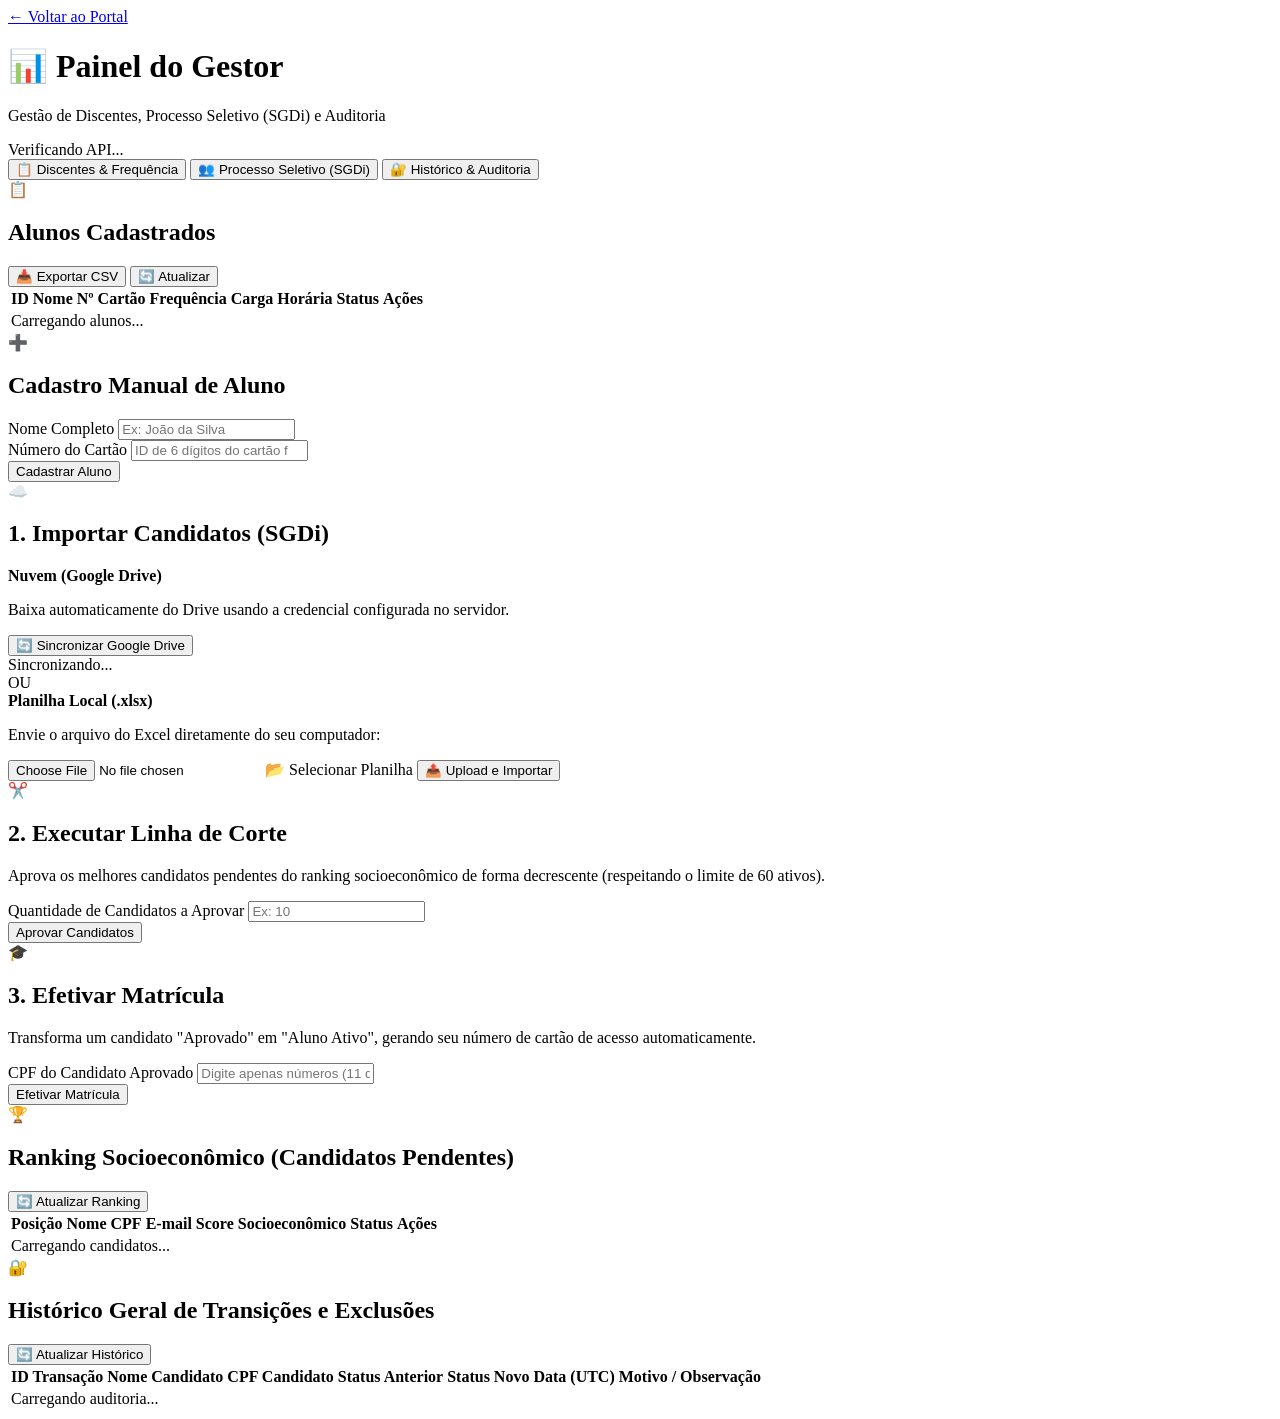
==== frontend/gestor.html @ 98e98622 "meu dev" ====
<!DOCTYPE html>
<html lang="pt-br">
<head>
    <meta charset="UTF-8">
    <meta name="viewport" content="width=device-width, initial-scale=1.0">
    <title>ExpliCAASO - Painel do Gestor</title>
    <link rel="stylesheet" href="/static/style.css">
    <link href="https://fonts.googleapis.com/css2?family=Outfit:wght@300;400;600;700&display=swap" rel="stylesheet">
</head>
<body>
    <div class="container">
        <!-- Voltar para o Portal -->
        <div class="nav-back">
            <a href="/" class="btn-back">← Voltar ao Portal</a>
        </div>

        <!-- Header -->
        <header class="header">
            <div class="logo">
                <h1>📊 Painel do Gestor</h1>
                <p>Gestão de Discentes, Processo Seletivo (SGDi) e Auditoria</p>
            </div>
            <div class="status-badge" id="api-status">
                <span class="spinner"></span> Verificando API...
            </div>
        </header>

        <!-- Tabs de Controle Superior -->
        <div class="gestor-tabs">
            <button onclick="switchGestorTab('frequencia')" id="gtab-frequencia" class="gtab-btn active">📋 Discentes & Frequência</button>
            <button onclick="switchGestorTab('sgdi')" id="gtab-sgdi" class="gtab-btn">👥 Processo Seletivo (SGDi)</button>
            <button onclick="switchGestorTab('auditoria')" id="gtab-auditoria" class="gtab-btn">🔐 Histórico & Auditoria</button>
        </div>

        <!-- Alertas Globais -->
        <div id="global-alert" class="alert hidden"></div>

        <!-- ================= ABA 1: DISCENTES & FREQUÊNCIA ================= -->
        <div id="sec-frequencia" class="gestor-section">
            <div class="cards-grid-2col">
                <!-- Esquerda: Tabela de Alunos -->
                <div class="card list-card">
                    <div class="card-header font-between">
                        <span class="card-icon">📋</span>
                        <h2>Alunos Cadastrados</h2>
                        <div class="header-actions">
                            <button onclick="exportarRelatorioCSV()" class="btn-info">📥 Exportar CSV</button>
                            <button onclick="carregarAlunos()" class="btn-refresh">🔄 Atualizar</button>
                        </div>
                    </div>
                    <div class="table-container">
                        <table id="alunos-gestao-table">
                            <thead>
                                <tr>
                                    <th>ID</th>
                                    <th>Nome</th>
                                    <th>Nº Cartão</th>
                                    <th>Frequência</th>
                                    <th>Carga Horária</th>
                                    <th>Status</th>
                                    <th>Ações</th>
                                </tr>
                            </thead>
                            <tbody>
                                <tr><td colspan="7" class="text-center text-muted">Carregando alunos...</td></tr>
                            </tbody>
                        </table>
                    </div>
                </div>

                <!-- Direita: Cadastro Manual -->
                <div class="card flex-self-start">
                    <div class="card-header">
                        <span class="card-icon">➕</span>
                        <h2>Cadastro Manual de Aluno</h2>
                    </div>
                    <div class="card-body">
                        <div class="form-group">
                            <label>Nome Completo</label>
                            <input type="text" id="aluno-nome" placeholder="Ex: João da Silva">
                        </div>
                        <div class="form-group">
                            <label>Número do Cartão</label>
                            <input type="number" id="aluno-cartao" placeholder="ID de 6 dígitos do cartão físico">
                        </div>
                        <button onclick="cadastrarAlunoManual()" class="btn-primary">Cadastrar Aluno</button>
                        <div id="cadastro-result" class="alert hidden"></div>
                    </div>
                </div>
            </div>
        </div>

        <!-- ================= ABA 2: PROCESSO SELETIVO (SGDi) ================= -->
        <div id="sec-sgdi" class="gestor-section hidden">
            <!-- Controles do Processo Seletivo -->
            <div class="cards-grid">
                <!-- Importação de Candidatos (Drive ou Local) -->
                <div class="card">
                    <div class="card-header">
                        <span class="card-icon">☁️</span>
                        <h2>1. Importar Candidatos (SGDi)</h2>
                    </div>
                    <div class="card-body">
                        <!-- Opção 1: Google Drive -->
                        <div class="import-option-box">
                            <strong>Nuvem (Google Drive)</strong>
                            <p class="desc-text-sm">Baixa automaticamente do Drive usando a credencial configurada no servidor.</p>
                            <button onclick="sincronizarDrive()" class="btn-success width-100 font-bold">🔄 Sincronizar Google Drive</button>
                            <div id="sync-spinner" class="spinner-container hidden">
                                <span class="spinner"></span> Sincronizando...
                            </div>
                        </div>

                        <div class="divider-text">OU</div>

                        <!-- Opção 2: Arquivo Local -->
                        <div class="import-option-box">
                            <strong>Planilha Local (.xlsx)</strong>
                            <p class="desc-text-sm">Envie o arquivo do Excel diretamente do seu computador:</p>
                            <div class="file-upload-group">
                                <input type="file" id="local-xlsx-file" accept=".xlsx" class="hidden" onchange="atualizarNomeArquivoImportado()">
                                <label for="local-xlsx-file" class="btn-info width-100 text-center cursor-pointer" id="label-xlsx-file">📂 Selecionar Planilha</label>
                                <button onclick="importarPlanilhaLocal()" class="btn-primary width-100 margin-top-5 font-bold">📤 Upload e Importar</button>
                            </div>
                        </div>
                    </div>
                </div>

                <!-- Executar Linha de Corte -->
                <div class="card">
                    <div class="card-header">
                        <span class="card-icon">✂️</span>
                        <h2>2. Executar Linha de Corte</h2>
                    </div>
                    <div class="card-body">
                        <p class="desc-text">Aprova os melhores candidatos pendentes do ranking socioeconômico de forma decrescente (respeitando o limite de 60 ativos).</p>
                        <div class="form-group margin-top-10">
                            <label>Quantidade de Candidatos a Aprovar</label>
                            <input type="number" id="corte-quantidade" placeholder="Ex: 10" min="1">
                        </div>
                        <button onclick="executarCorte()" class="btn-primary">Aprovar Candidatos</button>
                    </div>
                </div>

                <!-- Matricular Candidato -->
                <div class="card">
                    <div class="card-header">
                        <span class="card-icon">🎓</span>
                        <h2>3. Efetivar Matrícula</h2>
                    </div>
                    <div class="card-body">
                        <p class="desc-text">Transforma um candidato "Aprovado" em "Aluno Ativo", gerando seu número de cartão de acesso automaticamente.</p>
                        <div class="form-group margin-top-10">
                            <label>CPF do Candidato Aprovado</label>
                            <input type="text" id="matricula-cpf" placeholder="Digite apenas números (11 dígitos)">
                        </div>
                        <button onclick="efetivarMatricula()" class="btn-primary">Efetivar Matrícula</button>
                    </div>
                </div>
            </div>

            <!-- Tabela: Ranking / Candidatos Pendentes -->
            <div class="card list-card">
                <div class="card-header font-between">
                    <span class="card-icon">🏆</span>
                    <h2>Ranking Socioeconômico (Candidatos Pendentes)</h2>
                    <button onclick="carregarRanking()" class="btn-refresh">🔄 Atualizar Ranking</button>
                </div>
                <div class="table-container">
                    <table id="ranking-table">
                        <thead>
                            <tr>
                                <th>Posição</th>
                                <th>Nome</th>
                                <th>CPF</th>
                                <th>E-mail</th>
                                <th>Score Socioeconômico</th>
                                <th>Status</th>
                                <th>Ações</th>
                            </tr>
                        </thead>
                        <tbody>
                            <tr><td colspan="7" class="text-center text-muted">Carregando candidatos...</td></tr>
                        </tbody>
                    </table>
                </div>
            </div>
        </div>

        <!-- ================= ABA 3: HISTÓRICO & AUDITORIA ================= -->
        <div id="sec-auditoria" class="gestor-section hidden">
            <div class="card list-card">
                <div class="card-header font-between">
                    <span class="card-icon">🔐</span>
                    <h2>Histórico Geral de Transições e Exclusões</h2>
                    <button onclick="carregarAuditoria()" class="btn-refresh">🔄 Atualizar Histórico</button>
                </div>
                <div class="table-container">
                    <table id="auditoria-table">
                        <thead>
                            <tr>
                                <th>ID Transação</th>
                                <th>Nome Candidato</th>
                                <th>CPF Candidato</th>
                                <th>Status Anterior</th>
                                <th>Status Novo</th>
                                <th>Data (UTC)</th>
                                <th>Motivo / Observação</th>
                            </tr>
                        </thead>
                        <tbody>
                            <tr><td colspan="7" class="text-center text-muted">Carregando auditoria...</td></tr>
                        </tbody>
                    </table>
                </div>
            </div>
        </div>
    </div>

    <script src="/static/gestor.js"></script>
</body>
</html>
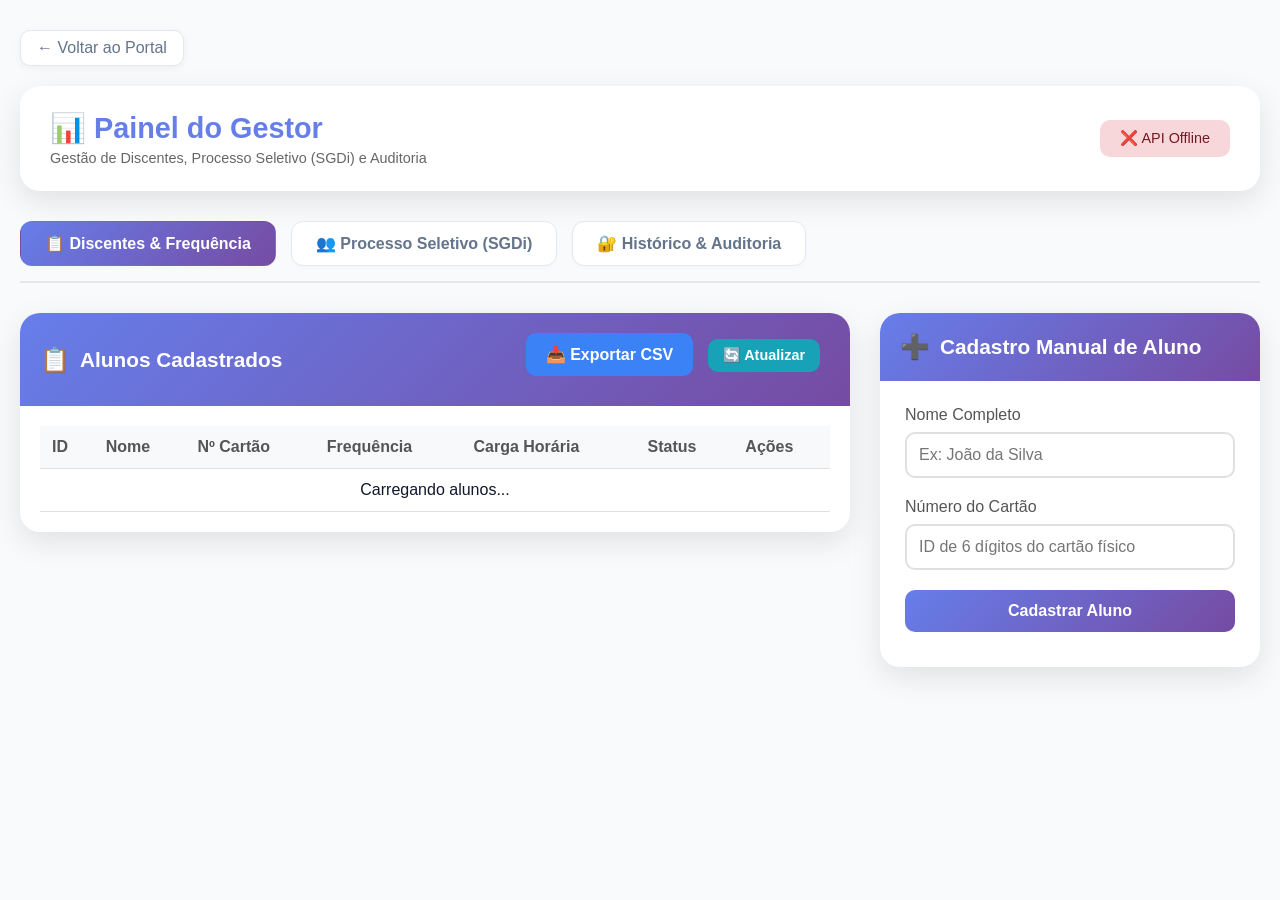
==== commit 5606de1b: "tira static" ====
--- a/frontend/gestor.html
+++ b/frontend/gestor.html
@@ -4,7 +4,7 @@
     <meta charset="UTF-8">
     <meta name="viewport" content="width=device-width, initial-scale=1.0">
     <title>ExpliCAASO - Painel do Gestor</title>
-    <link rel="stylesheet" href="/static/style.css">
+    <link rel="stylesheet" href="style.css">
     <link href="https://fonts.googleapis.com/css2?family=Outfit:wght@300;400;600;700&display=swap" rel="stylesheet">
 </head>
 <body>
@@ -217,6 +217,6 @@
         </div>
     </div>
 
-    <script src="/static/gestor.js"></script>
+    <script src="gestor.js"></script>
 </body>
 </html>
--- a/frontend/style.css
+++ b/frontend/style.css
@@ -0,0 +1,770 @@
+* {
+    margin: 0;
+    padding: 0;
+    box-sizing: border-box;
+}
+
+body {
+    font-family: -apple-system, BlinkMacSystemFont, 'Segoe UI', Roboto, 'Helvetica Neue', sans-serif;
+    background: linear-gradient(135deg, #667eea 0%, #764ba2 100%);
+    min-height: 100vh;
+    padding: 20px;
+}
+
+.container {
+    max-width: 1400px;
+    margin: 0 auto;
+}
+
+/* Header */
+.header {
+    background: white;
+    border-radius: 20px;
+    padding: 25px 30px;
+    margin-bottom: 30px;
+    box-shadow: 0 10px 30px rgba(0,0,0,0.1);
+    display: flex;
+    justify-content: space-between;
+    align-items: center;
+    flex-wrap: wrap;
+    gap: 20px;
+}
+
+.logo h1 {
+    color: #667eea;
+    font-size: 1.8rem;
+    margin-bottom: 5px;
+}
+
+.logo p {
+    color: #666;
+    font-size: 0.9rem;
+}
+
+.status-badge {
+    background: #f0f0f0;
+    padding: 10px 20px;
+    border-radius: 10px;
+    font-size: 0.9rem;
+    display: flex;
+    align-items: center;
+    gap: 8px;
+}
+
+.status-badge.online {
+    background: #d4edda;
+    color: #155724;
+}
+
+.status-badge.offline {
+    background: #f8d7da;
+    color: #721c24;
+}
+
+/* Grids */
+.cards-grid, .tables-grid {
+    display: grid;
+    grid-template-columns: repeat(auto-fit, minmax(350px, 1fr));
+    gap: 25px;
+    margin-bottom: 25px;
+}
+
+/* Cards */
+.card {
+    background: white;
+    border-radius: 20px;
+    box-shadow: 0 10px 30px rgba(0,0,0,0.1);
+    overflow: hidden;
+    transition: transform 0.3s, box-shadow 0.3s;
+}
+
+.card:hover {
+    transform: translateY(-5px);
+    box-shadow: 0 15px 40px rgba(0,0,0,0.15);
+}
+
+.card-header {
+    background: linear-gradient(135deg, #667eea 0%, #764ba2 100%);
+    color: white;
+    padding: 20px;
+    display: flex;
+    align-items: center;
+    gap: 10px;
+    flex-wrap: wrap;
+}
+
+.card-icon {
+    font-size: 1.5rem;
+}
+
+.card-header h2 {
+    font-size: 1.3rem;
+    flex: 1;
+}
+
+.card-body {
+    padding: 25px;
+}
+
+/* Formulários */
+.form-group {
+    margin-bottom: 20px;
+}
+
+.form-group label {
+    display: block;
+    margin-bottom: 8px;
+    color: #555;
+    font-weight: 500;
+}
+
+.form-group input, .form-group select {
+    width: 100%;
+    padding: 12px;
+    border: 2px solid #e0e0e0;
+    border-radius: 10px;
+    font-size: 1rem;
+    transition: border-color 0.3s;
+}
+
+.form-group input:focus {
+    outline: none;
+    border-color: #667eea;
+}
+
+/* Botões */
+button {
+    border: none;
+    padding: 12px 20px;
+    border-radius: 10px;
+    font-size: 1rem;
+    font-weight: 600;
+    cursor: pointer;
+    transition: all 0.3s;
+    margin-right: 10px;
+    margin-bottom: 10px;
+}
+
+.btn-primary {
+    background: linear-gradient(135deg, #667eea 0%, #764ba2 100%);
+    color: white;
+    width: 100%;
+}
+
+.btn-success {
+    background: #28a745;
+    color: white;
+}
+
+.btn-danger {
+    background: #dc3545;
+    color: white;
+}
+
+.btn-refresh {
+    background: #17a2b8;
+    color: white;
+    padding: 8px 15px;
+    font-size: 0.9rem;
+}
+
+button:hover {
+    transform: scale(0.98);
+    opacity: 0.9;
+}
+
+/* Alertas */
+.alert {
+    padding: 12px;
+    border-radius: 10px;
+    margin-top: 15px;
+    animation: slideDown 0.3s ease;
+}
+
+.alert.success {
+    background: #d4edda;
+    color: #155724;
+    border: 1px solid #c3e6cb;
+}
+
+.alert.error {
+    background: #f8d7da;
+    color: #721c24;
+    border: 1px solid #f5c6cb;
+}
+
+.alert.hidden {
+    display: none;
+}
+
+/* Sessão Info */
+.sessao-info {
+    background: #e8f0fe;
+    border-radius: 10px;
+    padding: 15px;
+    margin-bottom: 20px;
+}
+
+.sessao-info p {
+    margin: 5px 0;
+}
+
+.sessao-info .ativa {
+    color: #28a745;
+    font-weight: bold;
+}
+
+.sessao-info .inativa {
+    color: #dc3545;
+    font-weight: bold;
+}
+
+/* Tabelas */
+.table-container {
+    overflow-x: auto;
+    padding: 20px;
+}
+
+table {
+    width: 100%;
+    border-collapse: collapse;
+}
+
+th, td {
+    padding: 12px;
+    text-align: left;
+    border-bottom: 1px solid #e0e0e0;
+}
+
+th {
+    background: #f8f9fa;
+    color: #555;
+    font-weight: 600;
+}
+
+tr:hover {
+    background: #f8f9fa;
+}
+
+.text-center {
+    text-align: center;
+}
+
+/* Spinner */
+.spinner {
+    display: inline-block;
+    width: 16px;
+    height: 16px;
+    border: 2px solid #f3f3f3;
+    border-top: 2px solid #667eea;
+    border-radius: 50%;
+    animation: spin 1s linear infinite;
+}
+
+@keyframes spin {
+    0% { transform: rotate(0deg); }
+    100% { transform: rotate(360deg); }
+}
+
+@keyframes slideDown {
+    from {
+        opacity: 0;
+        transform: translateY(-10px);
+    }
+    to {
+        opacity: 1;
+        transform: translateY(0);
+    }
+}
+
+/* ================= PORTAL DE ENTRADA ================= */
+.portal-body {
+    display: flex;
+    justify-content: center;
+    align-items: center;
+    min-height: 100vh;
+    background: radial-gradient(circle at 10% 20%, rgb(90, 92, 234) 0%, rgb(32, 45, 125) 90.1%);
+    font-family: 'Outfit', sans-serif;
+    color: white;
+}
+
+.portal-container {
+    max-width: 900px;
+    width: 100%;
+    text-align: center;
+    padding: 40px 20px;
+}
+
+.portal-header {
+    background: transparent;
+    box-shadow: none;
+    margin-bottom: 50px;
+}
+
+.portal-logo {
+    font-size: 5rem;
+    margin-bottom: 15px;
+    animation: pulse 2s infinite alternate;
+}
+
+.portal-header h1 {
+    font-size: 3.5rem;
+    font-weight: 700;
+    letter-spacing: -1px;
+    margin-bottom: 10px;
+    background: linear-gradient(120deg, #ffffff, #a3b8ff);
+    -webkit-background-clip: text;
+    -webkit-text-fill-color: transparent;
+}
+
+.portal-header p {
+    font-size: 1.2rem;
+    color: #cbd5e1;
+    font-weight: 300;
+}
+
+.portal-grid {
+    display: grid;
+    grid-template-columns: repeat(auto-fit, minmax(320px, 1fr));
+    gap: 30px;
+    margin-bottom: 40px;
+}
+
+.portal-card {
+    background: rgba(255, 255, 255, 0.08);
+    backdrop-filter: blur(16px);
+    -webkit-backdrop-filter: blur(16px);
+    border: 1px solid rgba(255, 255, 255, 0.15);
+    border-radius: 24px;
+    padding: 40px 30px;
+    text-decoration: none;
+    color: white;
+    text-align: left;
+    display: flex;
+    flex-direction: column;
+    justify-content: space-between;
+    transition: all 0.4s cubic-bezier(0.165, 0.84, 0.44, 1);
+    box-shadow: 0 10px 30px rgba(0, 0, 0, 0.15);
+}
+
+.portal-card:hover {
+    transform: translateY(-8px);
+    background: rgba(255, 255, 255, 0.15);
+    border-color: rgba(255, 255, 255, 0.3);
+    box-shadow: 0 20px 40px rgba(0, 0, 0, 0.3);
+}
+
+.portal-card-icon {
+    font-size: 3rem;
+    margin-bottom: 20px;
+}
+
+.portal-card h2 {
+    font-size: 1.8rem;
+    font-weight: 600;
+    margin-bottom: 10px;
+}
+
+.portal-card p {
+    font-size: 0.95rem;
+    color: #cbd5e1;
+    line-height: 1.5;
+    margin-bottom: 25px;
+    flex-grow: 1;
+}
+
+.portal-card-action {
+    font-weight: 600;
+    color: #60a5fa;
+    display: flex;
+    align-items: center;
+    transition: color 0.3s;
+}
+
+.portal-card:hover .portal-card-action {
+    color: #93c5fd;
+}
+
+.portal-footer {
+    color: #94a3b8;
+    font-size: 0.9rem;
+    margin-top: 30px;
+    font-weight: 300;
+}
+
+@keyframes pulse {
+    0% { transform: scale(1); }
+    100% { transform: scale(1.08); }
+}
+
+/* ================= COMPONENTES DA PÁGINA (LEITOR & GESTOR) ================= */
+body {
+    font-family: 'Outfit', -apple-system, sans-serif;
+    background: #f8fafc;
+    color: #0f172a;
+}
+
+.nav-back {
+    margin-bottom: 20px;
+    margin-top: 10px;
+}
+
+.btn-back {
+    text-decoration: none;
+    color: #64748b;
+    font-weight: 500;
+    display: inline-block;
+    padding: 8px 16px;
+    background: white;
+    border-radius: 10px;
+    box-shadow: 0 2px 8px rgba(0,0,0,0.05);
+    border: 1px solid #e2e8f0;
+    transition: all 0.3s;
+}
+
+.btn-back:hover {
+    background: #f1f5f9;
+    color: #334155;
+    transform: translateX(-3px);
+}
+
+/* Widgets de Status / Estatísticas */
+.stats-row {
+    display: grid;
+    grid-template-columns: repeat(auto-fit, minmax(220px, 1fr));
+    gap: 20px;
+    margin-bottom: 30px;
+}
+
+.stat-box {
+    padding: 20px;
+    text-align: center;
+}
+
+.stat-box h3 {
+    font-size: 0.9rem;
+    text-transform: uppercase;
+    color: #64748b;
+    letter-spacing: 0.5px;
+    margin-bottom: 10px;
+    font-weight: 600;
+}
+
+.status-value {
+    font-size: 1.8rem;
+    font-weight: 700;
+}
+
+.text-green { color: #10b981; }
+.text-red { color: #ef4444; }
+.text-blue { color: #3b82f6; }
+.text-warning { color: #f59e0b; }
+
+/* Grid do Leitor */
+.leitor-grid {
+    display: grid;
+    grid-template-columns: 420px 1fr;
+    gap: 30px;
+    align-items: start;
+}
+
+.leitor-controles-col {
+    display: flex;
+    flex-direction: column;
+    gap: 25px;
+}
+
+/* Card de Scan */
+.scan-card {
+    border: 2px dashed #cbd5e1;
+    background: #ffffff;
+}
+
+.scan-input-wrapper {
+    position: relative;
+    padding: 10px 0;
+}
+
+.scan-input-wrapper input {
+    font-size: 1.4rem;
+    font-weight: bold;
+    text-align: center;
+    letter-spacing: 1.5px;
+    border: 2px solid #3b82f6;
+    background: #eff6ff;
+    padding: 15px;
+}
+
+.scan-input-wrapper input::placeholder {
+    font-size: 1.1rem;
+    font-weight: 400;
+    letter-spacing: 0;
+}
+
+.scan-help {
+    font-size: 0.8rem;
+    color: #64748b;
+    margin-top: 10px;
+    text-align: center;
+}
+
+/* Tabs */
+.tabs-header {
+    flex-direction: row;
+    justify-content: space-between;
+    align-items: center;
+    background: #0f172a !important;
+}
+
+.tabs-control {
+    display: flex;
+    background: rgba(255, 255, 255, 0.1);
+    border-radius: 10px;
+    padding: 4px;
+}
+
+.tab-btn {
+    background: transparent;
+    color: #94a3b8;
+    margin: 0;
+    padding: 6px 14px;
+    font-size: 0.85rem;
+    border-radius: 8px;
+    transition: all 0.3s;
+}
+
+.tab-btn:hover {
+    color: white;
+    transform: none;
+    opacity: 1;
+}
+
+.tab-btn.active {
+    background: white;
+    color: #0f172a;
+}
+
+/* Badges e Tabela */
+.badge {
+    padding: 4px 10px;
+    border-radius: 8px;
+    font-size: 0.8rem;
+    font-weight: 600;
+}
+
+.badge-dentro { background: #d1fae5; color: #065f46; }
+.badge-fora { background: #fee2e2; color: #991b1b; }
+.badge-aprovado { background: #fef3c7; color: #92400e; }
+.badge-neutral { background: #e2e8f0; color: #475569; }
+
+.row-dentro { background: #f0fdf4; }
+.row-fora { background: #fff5f5; }
+
+/* Timeline recente */
+.timeline-list {
+    list-style: none;
+    max-height: 250px;
+    overflow-y: auto;
+}
+
+.timeline-list li {
+    padding: 12px;
+    border-bottom: 1px solid #f1f5f9;
+    font-size: 0.9rem;
+    display: flex;
+    align-items: center;
+    gap: 8px;
+}
+
+.timeline-time {
+    color: #94a3b8;
+    font-family: monospace;
+}
+
+.timeline-msg {
+    font-weight: 500;
+}
+
+/* ================= PAINEL DO GESTOR ================= */
+.gestor-tabs {
+    display: flex;
+    gap: 15px;
+    margin-bottom: 30px;
+    border-bottom: 2px solid #e2e8f0;
+    padding-bottom: 15px;
+}
+
+.gtab-btn {
+    background: white;
+    color: #64748b;
+    border: 1px solid #e2e8f0;
+    margin: 0;
+    padding: 12px 24px;
+    border-radius: 12px;
+    box-shadow: 0 2px 4px rgba(0,0,0,0.02);
+}
+
+.gtab-btn:hover {
+    background: #f8fafc;
+    color: #0f172a;
+    transform: translateY(-2px);
+}
+
+.gtab-btn.active {
+    background: linear-gradient(135deg, #667eea 0%, #764ba2 100%);
+    color: white;
+    border-color: transparent;
+}
+
+.gestor-section.hidden {
+    display: none;
+}
+
+/* Layouts de Cartões */
+.cards-grid-2col {
+    display: grid;
+    grid-template-columns: 1fr 380px;
+    gap: 30px;
+    align-items: start;
+}
+
+.flex-self-start {
+    align-self: start;
+}
+
+.font-between {
+    display: flex;
+    justify-content: space-between;
+    align-items: center;
+}
+
+.btn-info {
+    background: #3b82f6;
+    color: white;
+}
+
+.btn-danger-sm {
+    background: #ef4444;
+    color: white;
+    font-size: 0.8rem;
+    padding: 6px 12px;
+    border-radius: 6px;
+    margin: 0;
+}
+
+.desc-text {
+    font-size: 0.9rem;
+    color: #64748b;
+    line-height: 1.4;
+    margin-bottom: 15px;
+}
+
+.font-bold {
+    font-weight: 700;
+}
+
+.margin-top-10 {
+    margin-top: 10px;
+}
+
+.spinner-container {
+    margin-top: 15px;
+    display: flex;
+    align-items: center;
+    justify-content: center;
+    gap: 10px;
+    color: #64748b;
+    font-size: 0.9rem;
+}
+
+/* Responsividade geral */
+@media (max-width: 1024px) {
+    .leitor-grid {
+        grid-template-columns: 1fr;
+    }
+    .cards-grid-2col {
+        grid-template-columns: 1fr;
+    }
+}
+
+@media (max-width: 768px) {
+    .gestor-tabs {
+        flex-direction: column;
+        gap: 10px;
+    }
+    .stats-row {
+        grid-template-columns: 1fr 1fr;
+    }
+}
+
+/* Classes Utilitárias do Importador Local */
+.width-100 {
+    width: 100%;
+}
+.margin-top-5 {
+    margin-top: 5px;
+}
+.text-center {
+    text-align: center;
+}
+.cursor-pointer {
+    cursor: pointer;
+}
+.desc-text-sm {
+    font-size: 0.8rem;
+    color: #64748b;
+    margin-bottom: 10px;
+}
+.import-option-box {
+    background: #f8fafc;
+    border: 1px solid #e2e8f0;
+    border-radius: 12px;
+    padding: 15px;
+    margin-bottom: 10px;
+}
+.import-option-box strong {
+    display: block;
+    font-size: 0.95rem;
+    color: #0f172a;
+    margin-bottom: 5px;
+}
+.divider-text {
+    text-align: center;
+    color: #94a3b8;
+    font-size: 0.8rem;
+    font-weight: 700;
+    margin: 15px 0;
+    position: relative;
+}
+.divider-text::before, .divider-text::after {
+    content: "";
+    position: absolute;
+    top: 50%;
+    width: 38%;
+    height: 1px;
+    background: #e2e8f0;
+}
+.divider-text::before {
+    left: 0;
+}
+.divider-text::after {
+    right: 0;
+}
+.file-upload-group {
+    display: flex;
+    flex-direction: column;
+    gap: 8px;
+}
+.file-upload-group label {
+    display: block;
+    padding: 12px;
+    border-radius: 10px;
+    font-weight: 600;
+    transition: all 0.3s;
+}
+.file-upload-group label:hover {
+    opacity: 0.9;
+    transform: scale(0.98);
+}
+
+
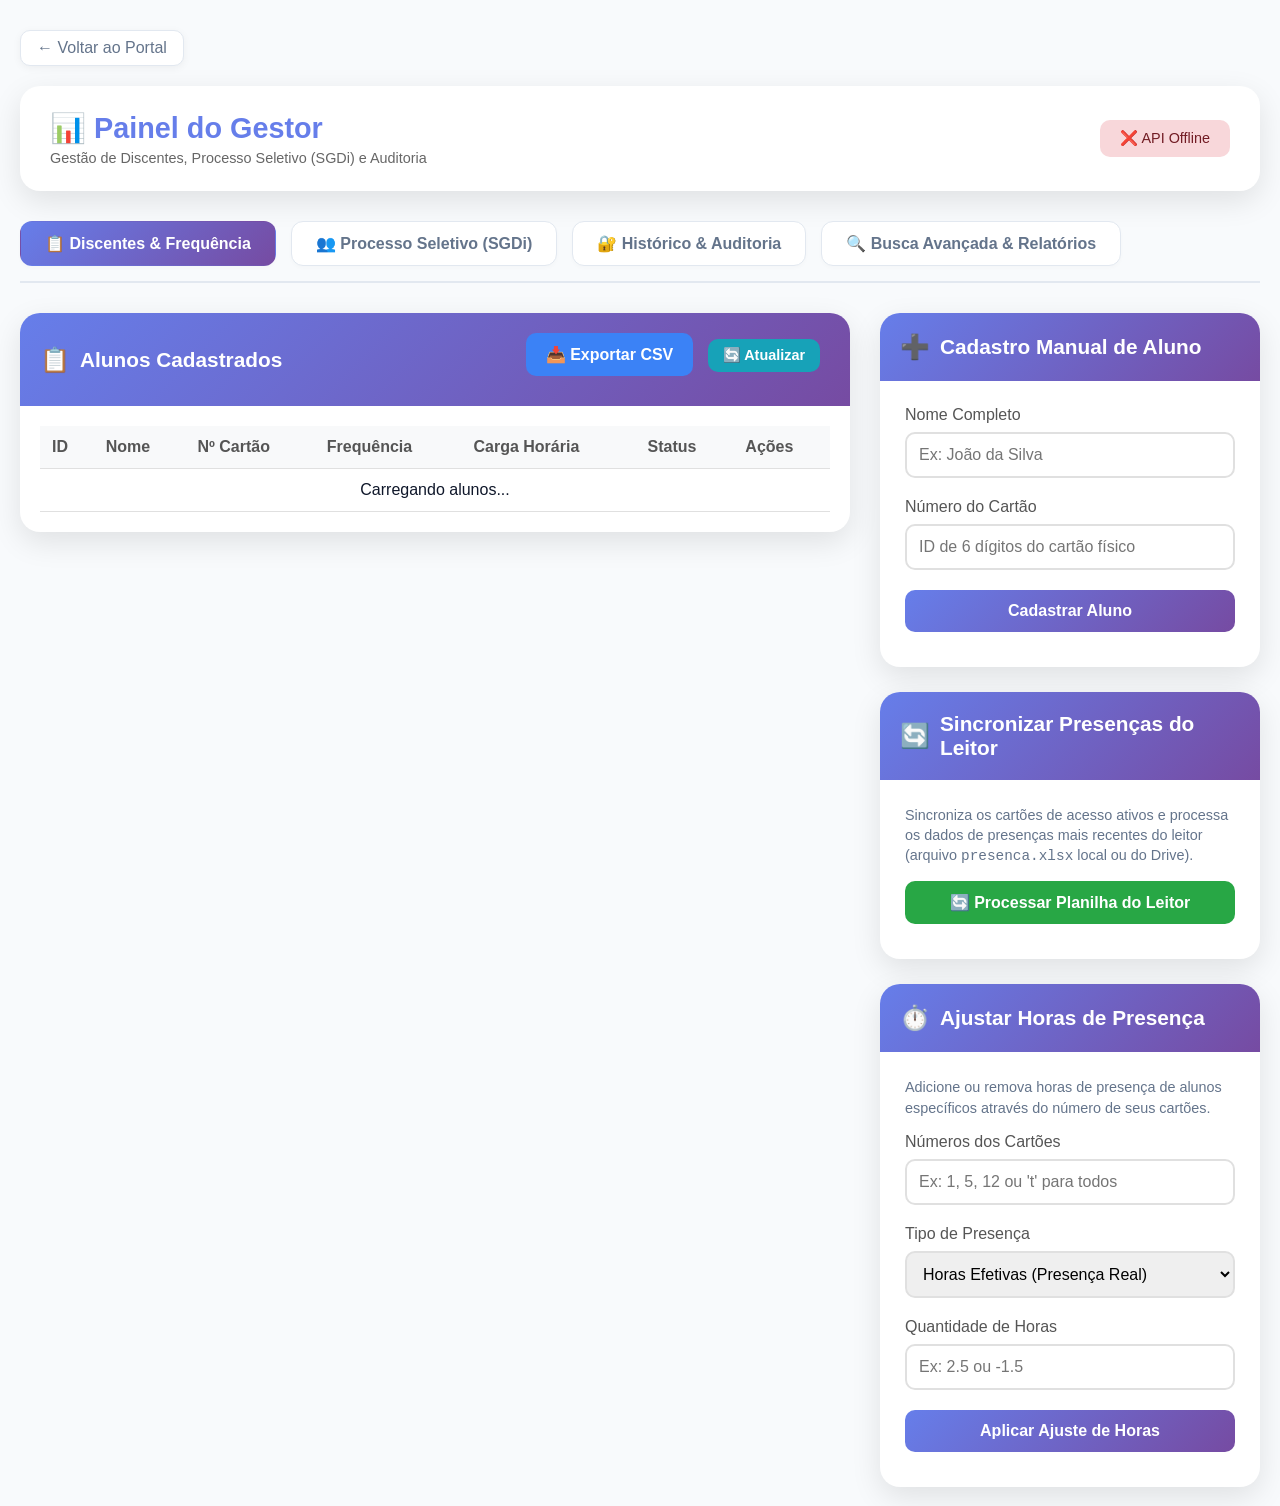
==== commit 7845e8c5: "separação, eu acho" ====
--- a/frontend/gestor.html
+++ b/frontend/gestor.html
@@ -30,6 +30,7 @@
             <button onclick="switchGestorTab('frequencia')" id="gtab-frequencia" class="gtab-btn active">📋 Discentes & Frequência</button>
             <button onclick="switchGestorTab('sgdi')" id="gtab-sgdi" class="gtab-btn">👥 Processo Seletivo (SGDi)</button>
             <button onclick="switchGestorTab('auditoria')" id="gtab-auditoria" class="gtab-btn">🔐 Histórico & Auditoria</button>
+            <button onclick="switchGestorTab('busca')" id="gtab-busca" class="gtab-btn">🔍 Busca Avançada & Relatórios</button>
         </div>
 
         <!-- Alertas Globais -->
@@ -68,23 +69,87 @@
                     </div>
                 </div>
 
-                <!-- Direita: Cadastro Manual -->
-                <div class="card flex-self-start">
-                    <div class="card-header">
-                        <span class="card-icon">➕</span>
-                        <h2>Cadastro Manual de Aluno</h2>
-                    </div>
-                    <div class="card-body">
-                        <div class="form-group">
-                            <label>Nome Completo</label>
-                            <input type="text" id="aluno-nome" placeholder="Ex: João da Silva">
-                        </div>
-                        <div class="form-group">
-                            <label>Número do Cartão</label>
-                            <input type="number" id="aluno-cartao" placeholder="ID de 6 dígitos do cartão físico">
-                        </div>
-                        <button onclick="cadastrarAlunoManual()" class="btn-primary">Cadastrar Aluno</button>
-                        <div id="cadastro-result" class="alert hidden"></div>
+                <!-- Direita: Controles e Ajustes (Opções 5 e 6) -->
+                <div class="leitor-controles-col flex-self-start" style="width: 100%;">
+                    
+                    <!-- 1. Cadastro Manual -->
+                    <div class="card">
+                        <div class="card-header">
+                            <span class="card-icon">➕</span>
+                            <h2>Cadastro Manual de Aluno</h2>
+                        </div>
+                        <div class="card-body">
+                            <div class="form-group">
+                                <label>Nome Completo</label>
+                                <input type="text" id="aluno-nome" placeholder="Ex: João da Silva">
+                            </div>
+                            <div class="form-group">
+                                <label>Número do Cartão</label>
+                                <input type="number" id="aluno-cartao" placeholder="ID de 6 dígitos do cartão físico">
+                            </div>
+                            <button onclick="cadastrarAlunoManual()" class="btn-primary">Cadastrar Aluno</button>
+                            <div id="cadastro-result" class="alert hidden"></div>
+                        </div>
+                    </div>
+
+                    <!-- 2. Sincronizar Presenças do Leitor (Opção 5) -->
+                    <div class="card">
+                        <div class="card-header">
+                            <span class="card-icon">🔄</span>
+                            <h2>Sincronizar Presenças do Leitor</h2>
+                        </div>
+                        <div class="card-body">
+                            <p class="desc-text">Sincroniza os cartões de acesso ativos e processa os dados de presenças mais recentes do leitor (arquivo <code>presenca.xlsx</code> local ou do Drive).</p>
+                            
+                            <button onclick="sincronizarPresencasLeitorWeb()" id="btn-sinc-leitor" class="btn-success width-100 font-bold" style="margin-bottom: 10px;">🔄 Processar Planilha do Leitor</button>
+                            
+                            <div id="sinc-leitor-spinner" class="spinner-container hidden">
+                                <span class="spinner"></span> Sincronizando presenças...
+                            </div>
+                            
+                            <!-- Console de logs de sincronização -->
+                            <div id="sinc-leitor-logs-container" class="hidden margin-top-10">
+                                <label class="font-bold" style="font-size: 0.85rem; color: #555;">Logs da Sincronização:</label>
+                                <div id="sinc-leitor-logs" style="background: #1e1e2e; color: #a6adc8; font-family: monospace; font-size: 0.85rem; padding: 12px; border-radius: 8px; max-height: 180px; overflow-y: auto; white-space: pre-wrap; margin-top: 5px; border: 1px solid #313244; line-height: 1.4;"></div>
+                            </div>
+                        </div>
+                    </div>
+
+                    <!-- 3. Modificar Dados de Presença / Ajuste de Horas (Opção 6) -->
+                    <div class="card">
+                        <div class="card-header">
+                            <span class="card-icon">⏱️</span>
+                            <h2>Ajustar Horas de Presença</h2>
+                        </div>
+                        <div class="card-body">
+                            <p class="desc-text">Adicione ou remova horas de presença de alunos específicos através do número de seus cartões.</p>
+                            
+                            <div class="form-group">
+                                <label>Números dos Cartões</label>
+                                <input type="text" id="ajuste-cartoes" placeholder="Ex: 1, 5, 12 ou 't' para todos">
+                            </div>
+                            
+                            <div class="form-group">
+                                <label>Tipo de Presença</label>
+                                <select id="ajuste-tipo" style="width: 100%; padding: 12px; border: 2px solid #e0e0e0; border-radius: 10px;">
+                                    <option value="e">Horas Efetivas (Presença Real)</option>
+                                    <option value="a">Horas Absolutas (Presença & Total)</option>
+                                </select>
+                            </div>
+                            
+                            <div class="form-group">
+                                <label>Quantidade de Horas</label>
+                                <input type="number" id="ajuste-horas" step="0.1" placeholder="Ex: 2.5 ou -1.5">
+                            </div>
+                            
+                            <button onclick="modificarPresencaWeb()" class="btn-primary">Aplicar Ajuste de Horas</button>
+                            
+                            <!-- Detalhes do Ajuste de Horas -->
+                            <div id="ajuste-resultado-container" class="hidden margin-top-10">
+                                <label class="font-bold" style="font-size: 0.85rem; color: #555;">Resultado das Modificações:</label>
+                                <div id="ajuste-resultado-logs" style="background: #1e1e2e; color: #a6adc8; font-family: monospace; font-size: 0.85rem; padding: 12px; border-radius: 8px; max-height: 180px; overflow-y: auto; white-space: pre-wrap; margin-top: 5px; border: 1px solid #313244; line-height: 1.4;"></div>
+                            </div>
+                        </div>
                     </div>
                 </div>
             </div>
@@ -215,6 +280,146 @@
                 </div>
             </div>
         </div>
+
+        <!-- ================= ABA 4: BUSCA AVANÇADA & RELATÓRIOS ================= -->
+        <div id="sec-busca" class="gestor-section hidden">
+            <!-- Controles Superiores da Busca -->
+            <div class="card margin-bottom-25">
+                <div class="card-header">
+                    <span class="card-icon">🔍</span>
+                    <h2>Filtros e Configurações de Busca Avançada</h2>
+                </div>
+                <div class="card-body">
+                    <div class="cards-grid-2col" style="grid-template-columns: 1fr 1fr; gap: 20px;">
+                        <div class="form-group">
+                            <label>Tipo de Análise / Busca</label>
+                            <select id="busca-tipo-seletor" onchange="alternarTipoBusca()" style="width: 100%; padding: 12px; border: 2px solid #e0e0e0; border-radius: 10px;">
+                                <option value="individual">📋 Respostas de um Candidato/Aluno (Individual)</option>
+                                <option value="questao">📊 Respostas para uma Questão (Cruzada/Estatística)</option>
+                            </select>
+                        </div>
+                        
+                        <!-- Seletor 1: Lista de Alunos/Candidatos -->
+                        <div class="form-group" id="grupo-busca-candidato">
+                            <label>Selecione o Candidato/Aluno</label>
+                            <select id="busca-candidato-select" onchange="carregarRespostasCandidato()" style="width: 100%; padding: 12px; border: 2px solid #e0e0e0; border-radius: 10px;">
+                                <option value="">Selecione um candidato para ver o questionário...</option>
+                            </select>
+                        </div>
+
+                        <!-- Seletor 2: Lista de Questões -->
+                        <div class="form-group hidden" id="grupo-busca-questao">
+                            <label>Selecione a Questão de Interesse</label>
+                            <select id="busca-questao-select" onchange="carregarEstatisticasQuestao()" style="width: 100%; padding: 12px; border: 2px solid #e0e0e0; border-radius: 10px;">
+                                <option value="">Selecione uma questão do formulário...</option>
+                            </select>
+                        </div>
+                    </div>
+                </div>
+            </div>
+
+            <!-- Painel de Resultados 1: Respostas Individuais -->
+            <div id="painel-resultados-individual" class="card list-card">
+                <div class="card-header font-between">
+                    <div style="display: flex; align-items: center; gap: 10px;">
+                        <span class="card-icon">📝</span>
+                        <h2>Questionário Socioeconômico do Candidato</h2>
+                    </div>
+                    <span id="detalhe-candidato-score" class="font-bold" style="background: rgba(255,255,255,0.2); padding: 5px 12px; border-radius: 6px;">Score: -</span>
+                </div>
+                <div class="table-container">
+                    <table id="tabela-respostas-individual">
+                        <thead>
+                            <tr>
+                                <th style="width: 100px;">Nº Questão</th>
+                                <th>Pergunta</th>
+                                <th>Resposta Escolhida</th>
+                                <th style="width: 140px;">Pontos Obtidos</th>
+                            </tr>
+                        </thead>
+                        <tbody>
+                            <tr>
+                                <td colspan="4" class="text-center text-muted">Selecione um candidato acima para carregar o questionário.</td>
+                            </tr>
+                        </tbody>
+                    </table>
+                </div>
+            </div>
+
+            <!-- Painel de Resultados 2: Respostas Cruzadas/Estatísticas -->
+            <div id="painel-resultados-questao" class="hidden">
+                <!-- Seção Superior: Distribuição de Respostas -->
+                <div class="card" style="margin-bottom: 25px;">
+                    <div class="card-header">
+                        <span class="card-icon">📊</span>
+                        <h2>Distribuição Estatística de Respostas</h2>
+                    </div>
+                    <div class="card-body">
+                        <div id="estatisticas-questoes-cards" class="cards-grid" style="grid-template-columns: repeat(auto-fit, minmax(280px, 1fr)); gap: 15px; margin-bottom: 0;">
+                            <!-- Injetado dinamicamente via JS -->
+                        </div>
+                    </div>
+                </div>
+
+                <!-- Seção Inferior: Lista de Alunos que Responderam -->
+                <div class="card list-card">
+                    <div class="card-header font-between">
+                        <div style="display: flex; align-items: center; gap: 10px;">
+                            <span class="card-icon">👥</span>
+                            <h2>Discentes / Candidatos da Questão Selecionada</h2>
+                        </div>
+                        <div class="header-actions">
+                            <span id="filtro-opcao-badge" class="badge badge-warning hidden" style="margin-right: 10px; padding: 6px 12px;">Filtrado por: -</span>
+                            <button id="btn-limpar-filtro-opcao" onclick="limparFiltroOpcaoQuestao()" class="btn-refresh hidden" style="margin: 0;">🧹 Mostrar Todos</button>
+                        </div>
+                    </div>
+                    <div class="table-container">
+                        <table id="tabela-respostas-questao">
+                            <thead>
+                                <tr>
+                                    <th>Candidato / Discente</th>
+                                    <th>CPF</th>
+                                    <th>E-mail</th>
+                                    <th>Resposta Dada</th>
+                                    <th>Status</th>
+                                </tr>
+                            </thead>
+                            <tbody>
+                                <tr>
+                                    <td colspan="5" class="text-center text-muted">Selecione uma questão acima para carregar a listagem.</td>
+                                </tr>
+                            </tbody>
+                        </table>
+                    </div>
+                </div>
+            </div>
+
+            <!-- ================= EXPORTADOR PERSONALIZADO (OPÇÃO 4) ================= -->
+            <div class="card margin-bottom-25" style="margin-top: 25px;">
+                <div class="card-header font-between">
+                    <div style="display: flex; align-items: center; gap: 10px;">
+                        <span class="card-icon">📥</span>
+                        <h2>Gerar e Exportar Lista de Dados Personalizada</h2>
+                    </div>
+                </div>
+                <div class="card-body">
+                    <p class="desc-text">Selecione as questões do questionário socioeconômico que deseja incluir na exportação. O arquivo Excel gerado conterá os nomes de todos os candidatos em letras maiúsculas e suas respectivas respostas às questões selecionadas.</p>
+                    
+                    <div class="form-group">
+                        <label class="font-bold">Selecione as Questões para Incluir:</label>
+                        <div id="exportar-questoes-grid" style="display: grid; grid-template-columns: repeat(auto-fill, minmax(280px, 1fr)); gap: 10px; max-height: 250px; overflow-y: auto; padding: 15px; border: 2px solid #e0e0e0; border-radius: 10px; background: #f8fafc; margin-top: 10px;">
+                            <div class="text-center text-muted" style="grid-column: 1 / -1;">Carregando questões do questionário...</div>
+                        </div>
+                    </div>
+                    
+                    <div style="display: flex; gap: 10px; flex-wrap: wrap; margin-top: 15px;">
+                        <button onclick="selecionarTodasQuestoesExport()" class="btn-info" style="margin-bottom: 0;">Selecionar Todas</button>
+                        <button onclick="limparSelecaoQuestoesExport()" class="btn-refresh" style="margin-bottom: 0;">Limpar Seleção</button>
+                        <button onclick="exportarListaDadosWeb()" class="btn-success font-bold" style="margin-left: auto; margin-bottom: 0;">📥 Gerar Lista de Dados (Excel)</button>
+                    </div>
+                </div>
+            </div>
+        </div>
     </div>
 
     <script src="gestor.js"></script>
--- a/frontend/style.css
+++ b/frontend/style.css
@@ -193,8 +193,8 @@
     border: 1px solid #f5c6cb;
 }
 
-.alert.hidden {
-    display: none;
+.alert.hidden, .hidden {
+    display: none !important;
 }
 
 /* Sessão Info */
@@ -767,4 +767,14 @@
     transform: scale(0.98);
 }
 
-
+/* Efeitos adicionais para a Busca Avançada & Relatórios */
+.stat-card-interactive:hover {
+    transform: translateY(-4px) scale(1.02);
+    box-shadow: 0 10px 15px -3px rgba(0, 0, 0, 0.1), 0 4px 6px -2px rgba(0, 0, 0, 0.05) !important;
+    background: #fafafa !important;
+}
+.stat-card-interactive:active {
+    transform: translateY(-1px) scale(1.00);
+}
+
+
